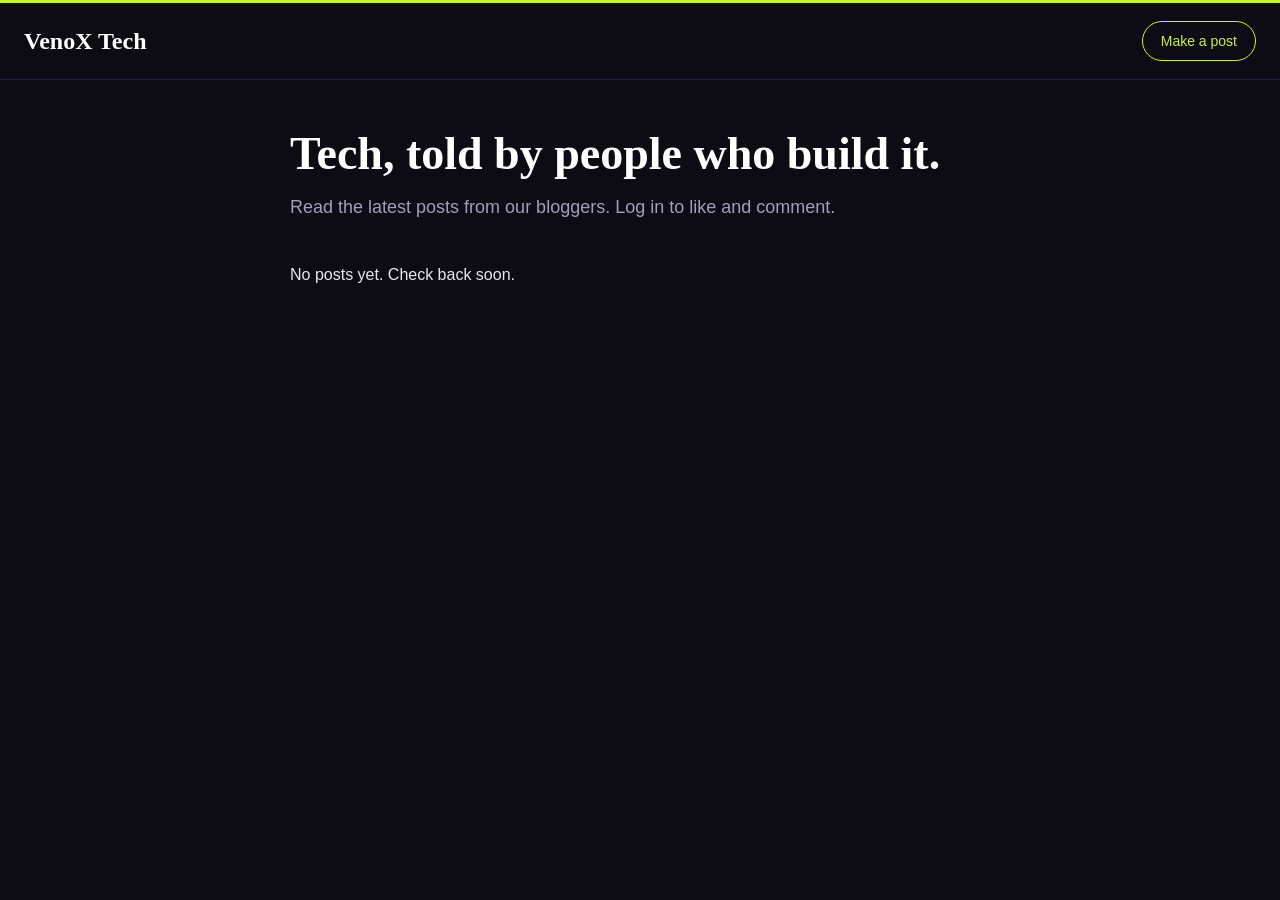
==== index.html @ eef8a40e "Initial commit" ====
<!DOCTYPE html>
<html lang="en">
<head>
  <meta charset="UTF-8">
  <meta name="viewport" content="width=device-width, initial-scale=1">
  <title>VenoX Tech</title>
  <link rel="stylesheet" href="style.css">
</head>
<body>

  <header>
    <a href="index.html">VenoX Tech</a>
    <a href="login.html" id="makePostLink">Make a post</a>
  </header>

  <main>
    <h1>Tech, told by people who build it.</h1>
    <p id="intro">Read the latest posts from our bloggers. Log in to like and comment.</p>

    <div id="postList"></div>
    <p id="emptyMessage">No posts yet. Check back soon.</p>
  </main>

  <script>
    const makePostLink = document.getElementById("makePostLink");
    const postList = document.getElementById("postList");
    const emptyMessage = document.getElementById("emptyMessage");

    // Get the saved posts
    const posts = JSON.parse(localStorage.getItem("vx_posts")) || [];

    // Find out who is logged in
    let currentUser = null;
    const currentEmail = JSON.parse(localStorage.getItem("vx_session")) || "";
    const users = JSON.parse(localStorage.getItem("vx_users")) || [];

    for (let i = 0; i < users.length; i++) {
      if (users[i].email === currentEmail) {
        currentUser = users[i];
      }
    }

    // If logged in, "Make a post" goes straight to the dashboard
    if (currentUser !== null) {
      makePostLink.href = "blogger-dashboard.html";
    }

    function likePost(postId) {
      if (currentUser === null) {
        alert("Please log in to like posts.");
        return;
      }

      for (let i = 0; i < posts.length; i++) {
        if (posts[i].id === postId) {
          const position = posts[i].likes.indexOf(currentUser.email);
          if (position === -1) {
            posts[i].likes.push(currentUser.email);
          } else {
            posts[i].likes.splice(position, 1);
          }
        }
      }

      localStorage.setItem("vx_posts", JSON.stringify(posts));
      showPosts();
    }

    function sharePost(postId) {
      const folder = window.location.href.replace("index.html", "");
      const link = folder + "comments.html?id=" + postId;
      navigator.clipboard.writeText(link);
      alert("Link copied!");
    }

    function showPosts() {
      postList.innerHTML = "";

      if (posts.length === 0) {
        emptyMessage.style.display = "block";
        return;
      }
      emptyMessage.style.display = "none";

      // post.html saves the newest post first, so we show them in order
      for (let i = 0; i < posts.length; i++) {
        const post = posts[i];

        const card = document.createElement("article");

        const image = document.createElement("img");
        image.src = post.img;
        image.alt = post.title;

        const body = document.createElement("div");
        body.className = "cardBody";

        const title = document.createElement("h2");
        const titleLink = document.createElement("a");
        titleLink.href = "comments.html?id=" + post.id;
        titleLink.textContent = post.title;
        title.appendChild(titleLink);

        const name = document.createElement("p");
        name.className = "authorName";
        name.textContent = post.name;

        let previewText = post.text;
        if (previewText.length > 160) {
          previewText = previewText.slice(0, 160) + "...";
        }
        const preview = document.createElement("p");
        preview.textContent = previewText;

        const readMore = document.createElement("a");
        readMore.className = "readMore";
        readMore.href = "comments.html?id=" + post.id;
        readMore.textContent = "Read the full post";

        body.appendChild(title);
        body.appendChild(name);
        body.appendChild(preview);
        body.appendChild(readMore);

        // Like, Comment, Share
        const actions = document.createElement("div");
        actions.className = "actions";

        let likeLabel = "Like";
        if (currentUser !== null && post.likes.includes(currentUser.email)) {
          likeLabel = "Liked";
        }

        const likeButton = document.createElement("button");
        likeButton.textContent = likeLabel + " (" + post.likes.length + ")";
        likeButton.onclick = function () {
          likePost(post.id);
        };

        const commentLink = document.createElement("a");
        commentLink.href = "comments.html?id=" + post.id;
        commentLink.textContent = "Comment (" + post.comments.length + ")";

        const shareButton = document.createElement("button");
        shareButton.textContent = "Share";
        shareButton.onclick = function () {
          sharePost(post.id);
        };

        actions.appendChild(likeButton);
        actions.appendChild(commentLink);
        actions.appendChild(shareButton);

        card.appendChild(image);
        card.appendChild(body);
        card.appendChild(actions);
        postList.appendChild(card);
      }
    }

    showPosts();
  </script>

</body>
</html>
---- style.css ----
/* VenoX Tech styles: dark with venom green */

body {
  margin: 0;
  background-color: #0d0b14;
  color: #e9e6f2;
  font-family: -apple-system, "Segoe UI", Arial, sans-serif;
  line-height: 1.6;
}

/* Top bar */
header {
  display: flex;
  justify-content: space-between;
  align-items: center;
  padding: 18px 24px;
  border-bottom: 1px solid #25213a;
  border-top: 3px solid #c6f432;
}

header a {
  text-decoration: none;
}

/* Site name */
header a:first-child {
  color: white;
  font-family: Georgia, serif;
  font-size: 24px;
  font-weight: bold;
}

/* Make a post link */
header a:last-child {
  padding: 8px 18px;
  border: 1px solid #c6f432;
  border-radius: 999px;
  color: #c6f432;
  font-size: 14px;
}

header a:last-child:hover {
  background-color: #c6f432;
  color: #0d0b14;
}

/* Reading column */
main {
  max-width: 700px;
  margin: 0 auto;
  padding: 48px 20px 90px;
}

h1 {
  margin: 0 0 12px;
  font-family: Georgia, serif;
  font-size: 46px;
  line-height: 1.15;
  color: white;
}

h2 {
  margin: 0 0 6px;
  font-family: Georgia, serif;
  font-size: 26px;
  color: white;
}

#intro {
  margin: 0 0 40px;
  font-size: 18px;
  color: #a39fba;
}

/* Forms */
label {
  display: block;
  margin-top: 28px;
  font-size: 14px;
  font-weight: bold;
  color: #a39fba;
}

input,
textarea {
  width: 100%;
  box-sizing: border-box;
  margin-top: 8px;
  padding: 12px 14px;
  background-color: #17142a;
  color: #e9e6f2;
  border: 1px solid #2e2950;
  border-radius: 8px;
  font-family: inherit;
  font-size: 16px;
}

input:focus,
textarea:focus {
  outline: none;
  border-color: #c6f432;
}

textarea {
  height: 200px;
  font-family: Georgia, serif;
  font-size: 18px;
  line-height: 1.6;
}

input[type="file"] {
  border: none;
  padding-left: 0;
  background-color: transparent;
}

.error {
  min-height: 1em;
  margin: 6px 0 0;
  font-size: 14px;
  color: #ff6b81;
}

/* Buttons */
button {
  margin-top: 28px;
  padding: 11px 26px;
  background-color: #c6f432;
  color: #0d0b14;
  border: none;
  border-radius: 999px;
  font-size: 15px;
  font-weight: bold;
  cursor: pointer;
}

button:hover {
  background-color: #dcff63;
}

button:disabled {
  background-color: #2e2950;
  color: #77729a;
  cursor: not-allowed;
}

/* Pictures */
img {
  display: block;
  width: 100%;
  margin: 24px 0;
  border-radius: 10px;
}

/* Post cards on the home page and dashboard */
article {
  margin-bottom: 32px;
  background-color: #151225;
  border: 1px solid #25213a;
  border-radius: 16px;
  overflow: hidden;
}

article:hover {
  border-color: #c6f432;
  transform: translateY(-3px);
  transition: all 0.2s;
}

article img {
  margin: 0;
  border-radius: 0;
  max-height: 340px;
  object-fit: cover;
}

.cardBody {
  padding: 22px 24px 8px;
}

.cardBody p {
  margin: 0 0 12px;
  color: #bdb9d3;
}

.authorName {
  font-size: 14px;
  color: #c6f432;
}

/* The post on comments.html */
#postName {
  margin: 0 0 8px;
  font-size: 15px;
  color: #c6f432;
}

#postText {
  font-family: Georgia, serif;
  font-size: 20px;
  line-height: 1.8;
  color: #d6d3e6;
  white-space: pre-wrap;
}

/* Like, Comment, Share row */
.actions {
  display: flex;
  gap: 8px;
  margin: 24px 0 16px;
  padding: 10px 0;
  border-top: 1px solid #25213a;
}

article .actions {
  margin: 0;
  padding: 12px 24px;
}

.actions button,
.actions a {
  margin-top: 0;
  padding: 8px 16px;
  background-color: transparent;
  color: #a39fba;
  border: 1px solid #2e2950;
  border-radius: 999px;
  font-size: 14px;
  font-weight: normal;
  text-decoration: none;
}

.actions button:hover,
.actions a:hover {
  background-color: #c6f432;
  color: #0d0b14;
  border-color: #c6f432;
}

.notice {
  padding: 12px 16px;
  background-color: #1d1838;
  border-left: 3px solid #c6f432;
  border-radius: 6px;
  font-size: 15px;
}

.notice a {
  color: #c6f432;
}

/* Comments */
#commentInput {
  height: 100px;
  font-family: inherit;
  font-size: 16px;
}

.comment {
  padding: 20px 0;
  border-bottom: 1px solid #25213a;
}

.comment p {
  margin: 6px 0 0;
}
/* Dashboard */
.buttonRow {
  display: flex;
  justify-content: space-between;
  align-items: center;
  margin: 24px 0 32px;
}

.buttonRow a {
  padding: 11px 26px;
  background-color: #c6f432;
  color: #0d0b14;
  border-radius: 999px;
  font-size: 15px;
  font-weight: bold;
  text-decoration: none;
}

.buttonRow a:hover {
  background-color: #dcff63;
}

.buttonRow button {
  margin-top: 0;
  background-color: transparent;
  color: #a39fba;
  border: 1px solid #2e2950;
  font-weight: normal;
}

.buttonRow button:hover {
  background-color: #25213a;
}

#stats {
  display: flex;
  gap: 12px;
  margin-top: 24px;
}

#stats div {
  flex: 1;
  padding: 16px;
  background-color: #151225;
  border: 1px solid #25213a;
  border-radius: 12px;
  text-align: center;
}

#stats strong {
  display: block;
  font-family: Georgia, serif;
  font-size: 32px;
  color: #c6f432;
}

#stats span {
  font-size: 13px;
  color: #a39fba;
}

main p a {
  color: #c6f432;
}

[hidden] {
  display: none !important;
}

/* Links to the full post */
.cardBody h2 a {
  color: white;
  text-decoration: none;
}

.cardBody h2 a:hover {
  color: #c6f432;
}

.readMore {
  display: inline-block;
  margin-bottom: 16px;
  color: #c6f432;
  font-size: 14px;
  text-decoration: none;
}
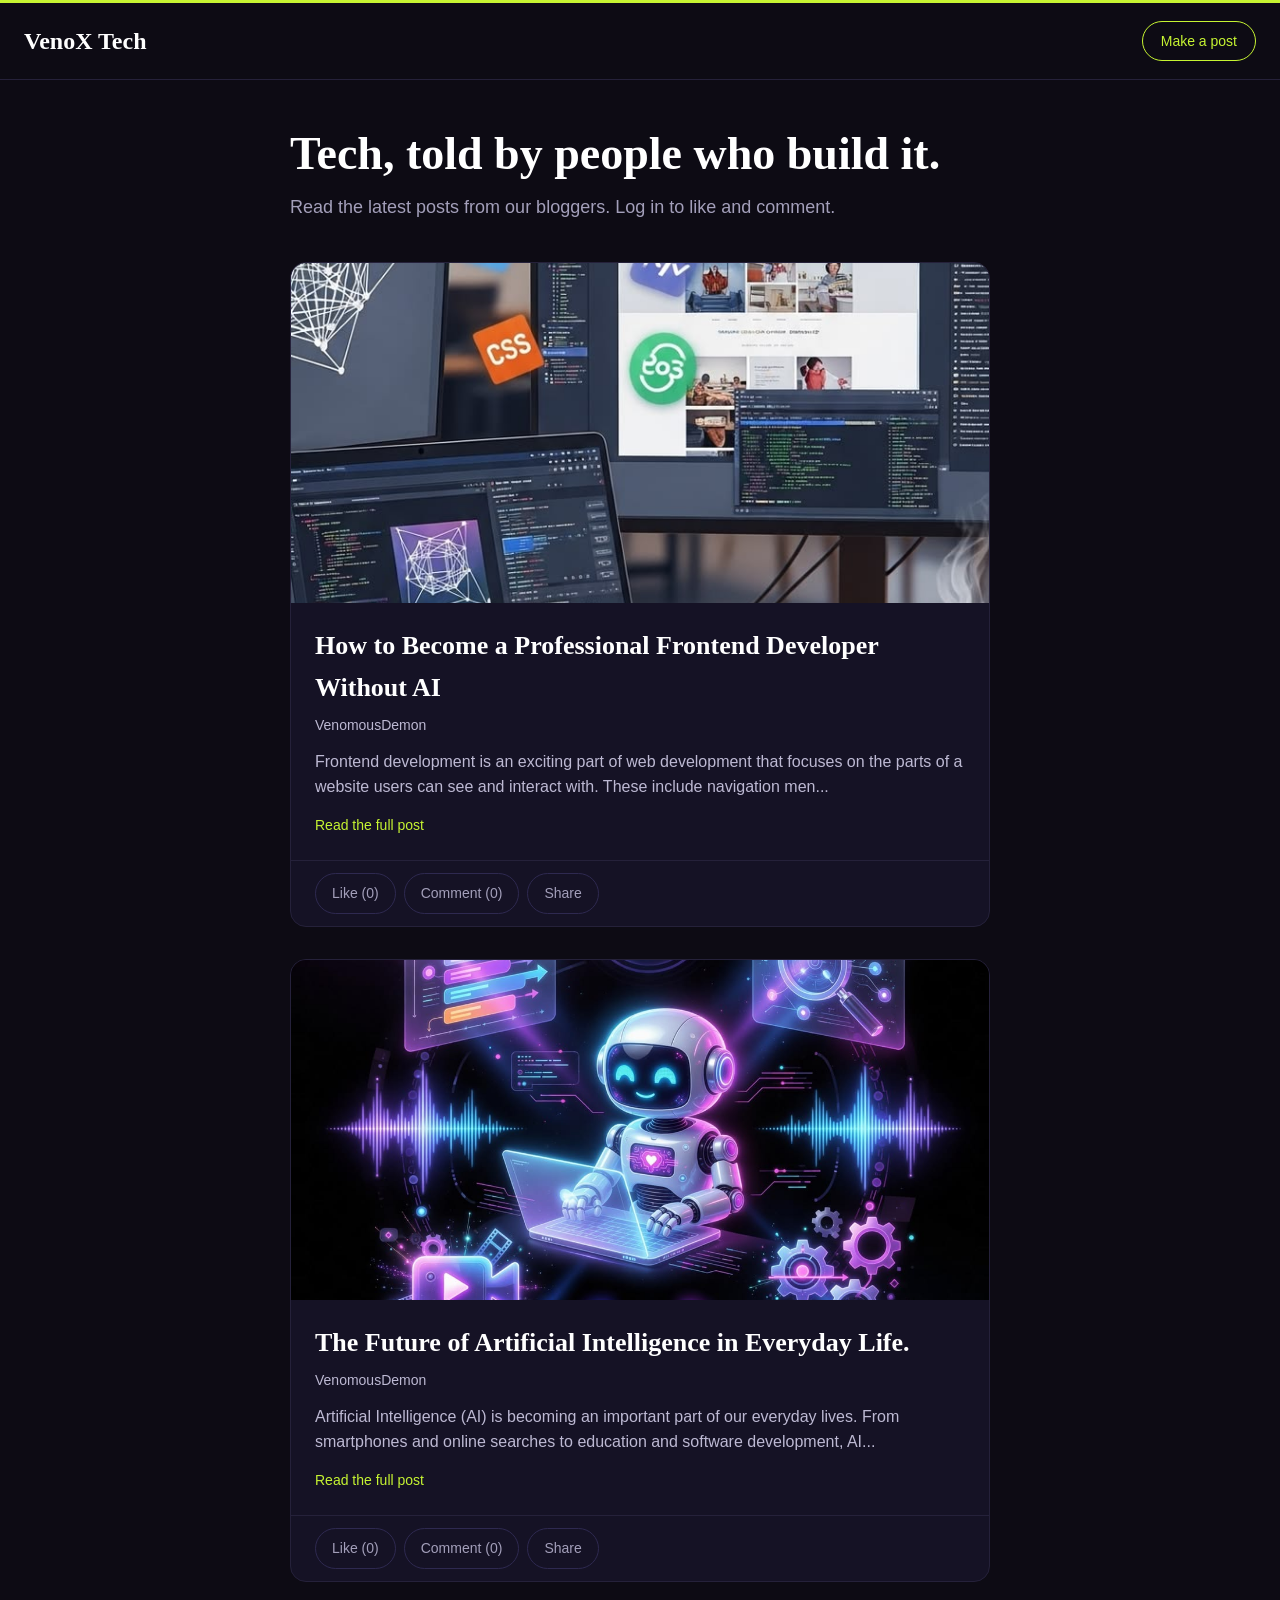
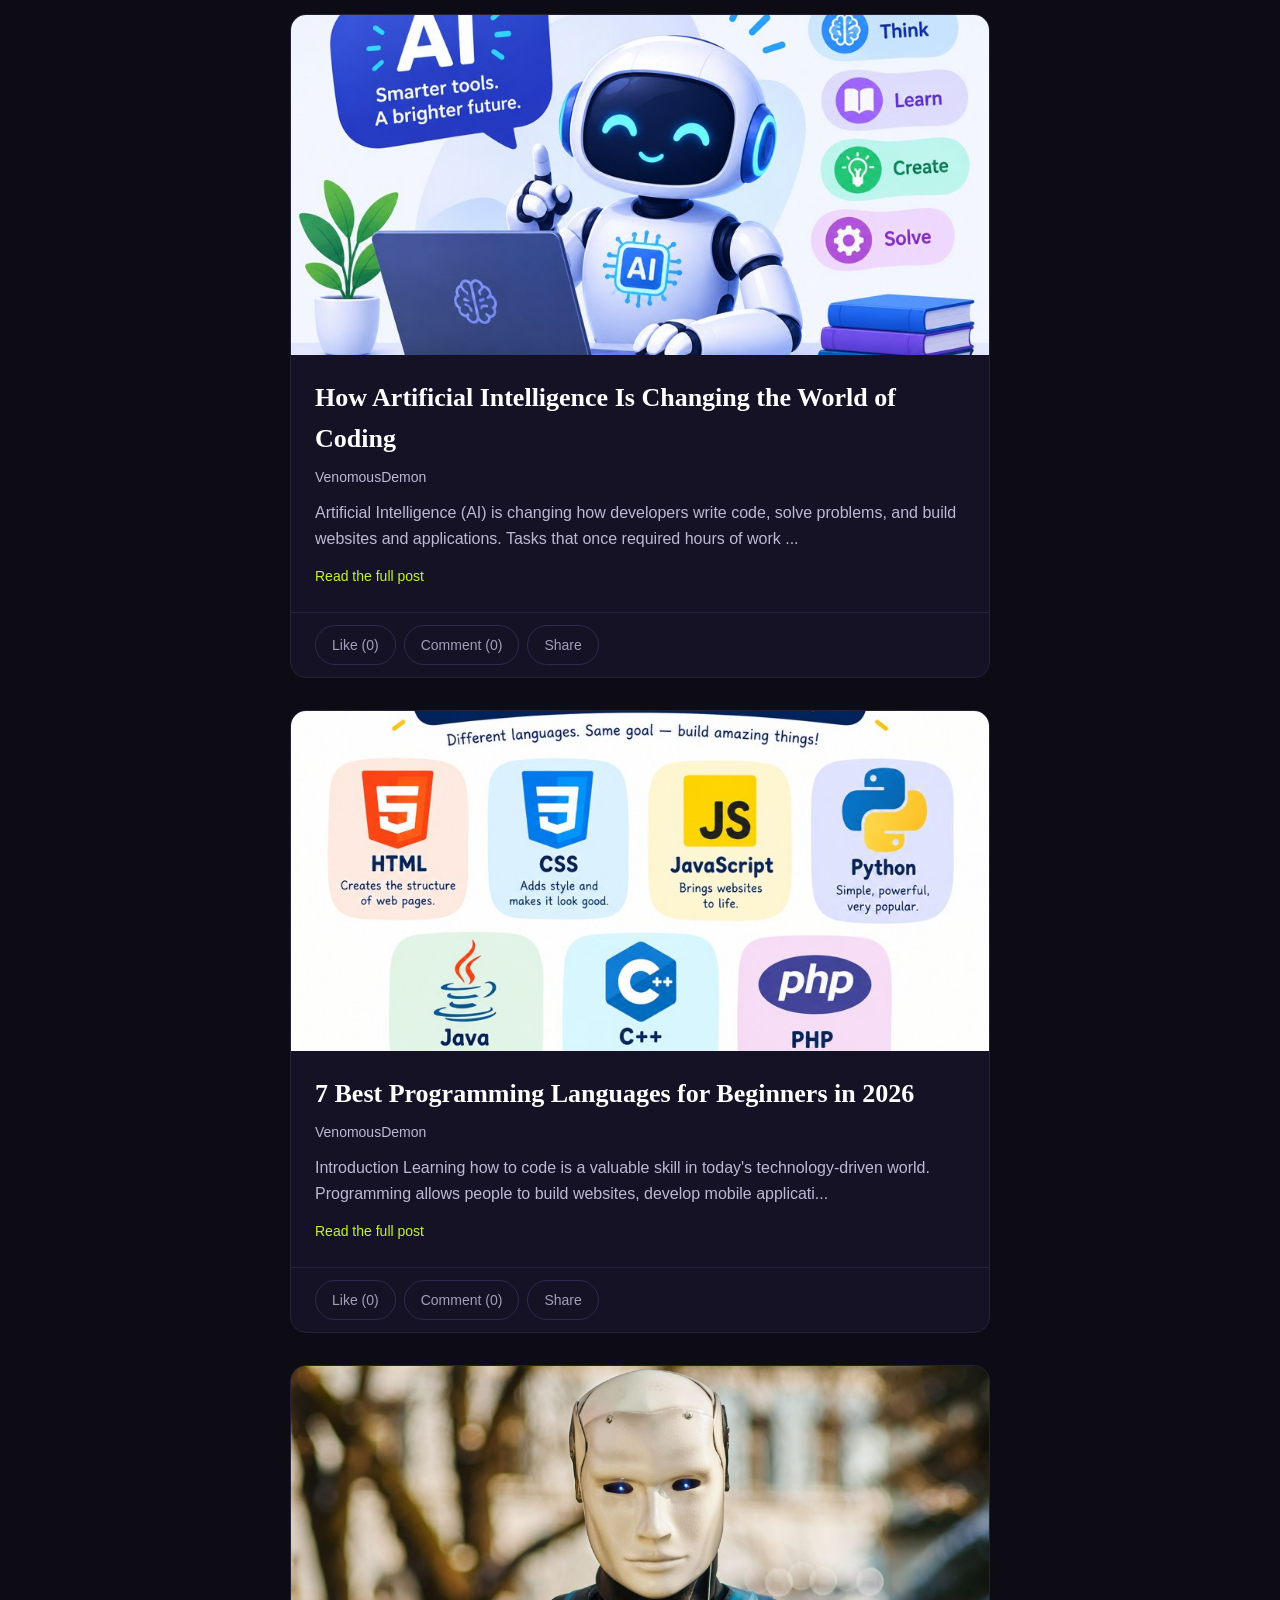
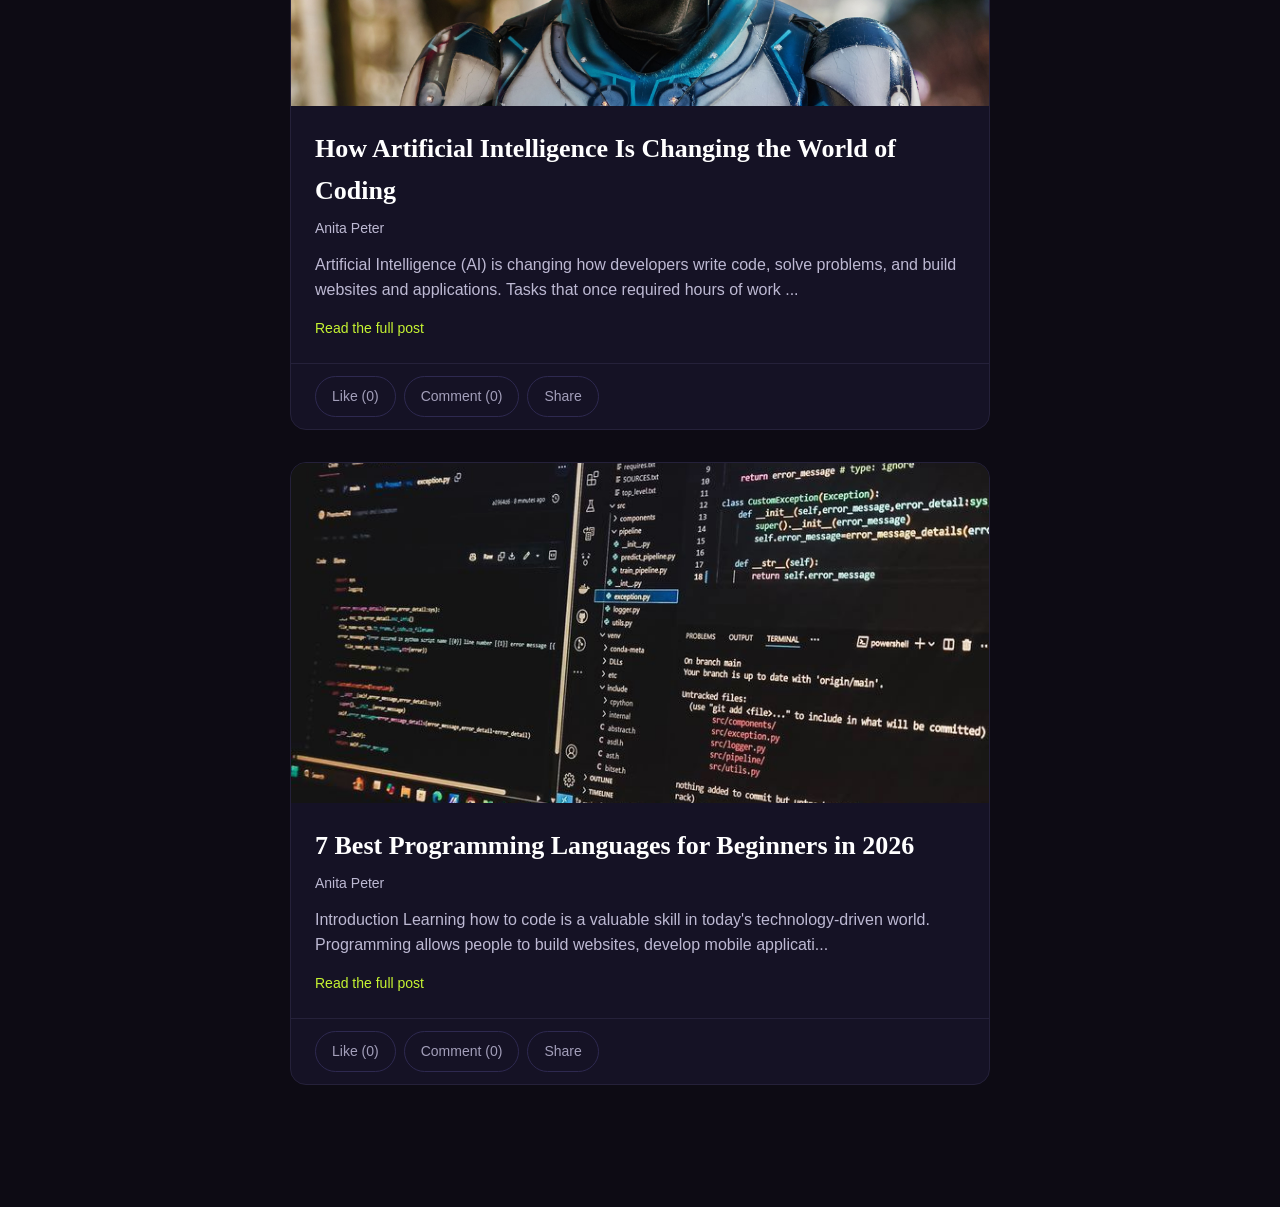
==== commit 78dfc319: "Show posts from posts.js on home page" ====
--- a/index.html
+++ b/index.html
@@ -21,13 +21,15 @@
     <p id="emptyMessage">No posts yet. Check back soon.</p>
   </main>
 
+  <script src="posts.js"></script>
+  <script src="storage.js"></script>
   <script>
     const makePostLink = document.getElementById("makePostLink");
     const postList = document.getElementById("postList");
     const emptyMessage = document.getElementById("emptyMessage");
 
-    // Get the saved posts
-    const posts = JSON.parse(localStorage.getItem("vx_posts")) || [];
+    // Get all the posts: the starter posts from posts.js plus the ones saved in this browser
+    const posts = getAllPosts();
 
     // Find out who is logged in
     let currentUser = null;
@@ -62,7 +64,7 @@
         }
       }
 
-      localStorage.setItem("vx_posts", JSON.stringify(posts));
+      savePosts(posts);
       showPosts();
     }
 
@@ -82,7 +84,7 @@
       }
       emptyMessage.style.display = "none";
 
-      // post.html saves the newest post first, so we show them in order
+      // The newest post is first in the list, so we show them in order
       for (let i = 0; i < posts.length; i++) {
         const post = posts[i];
 
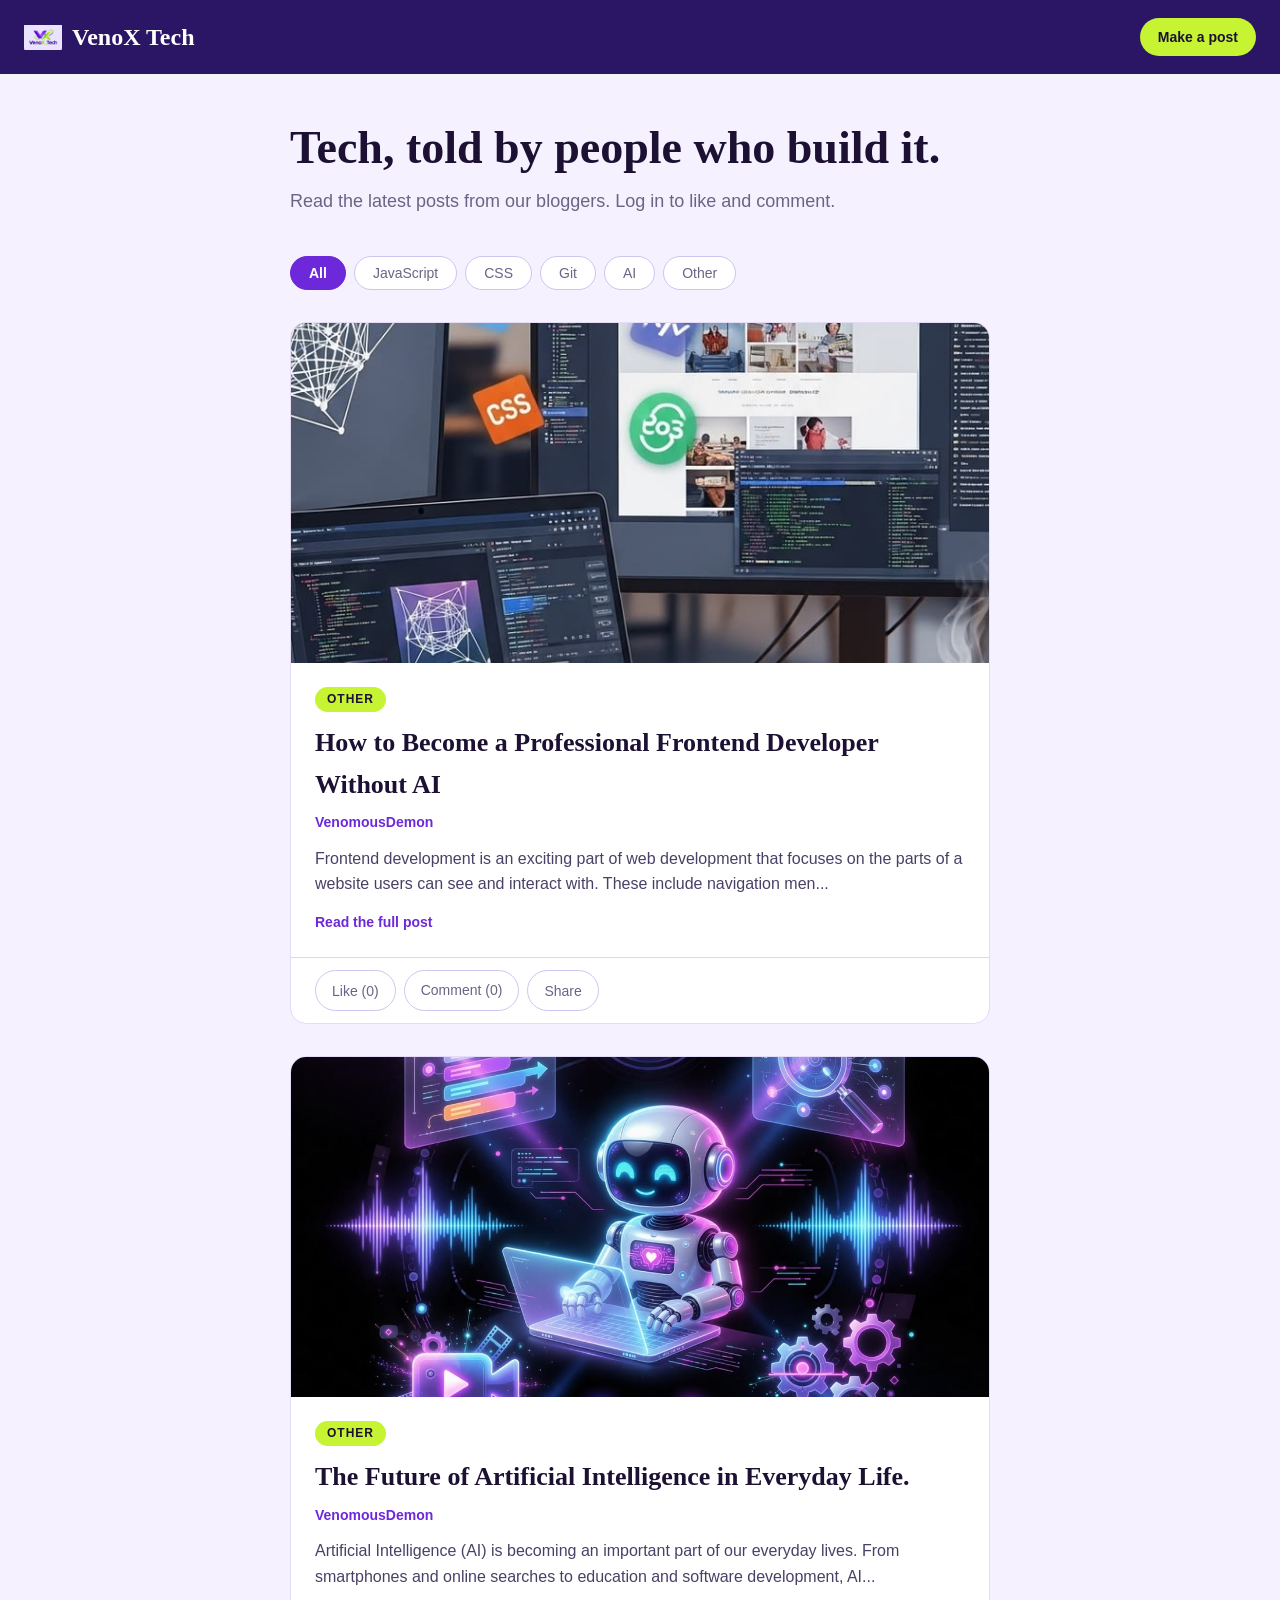
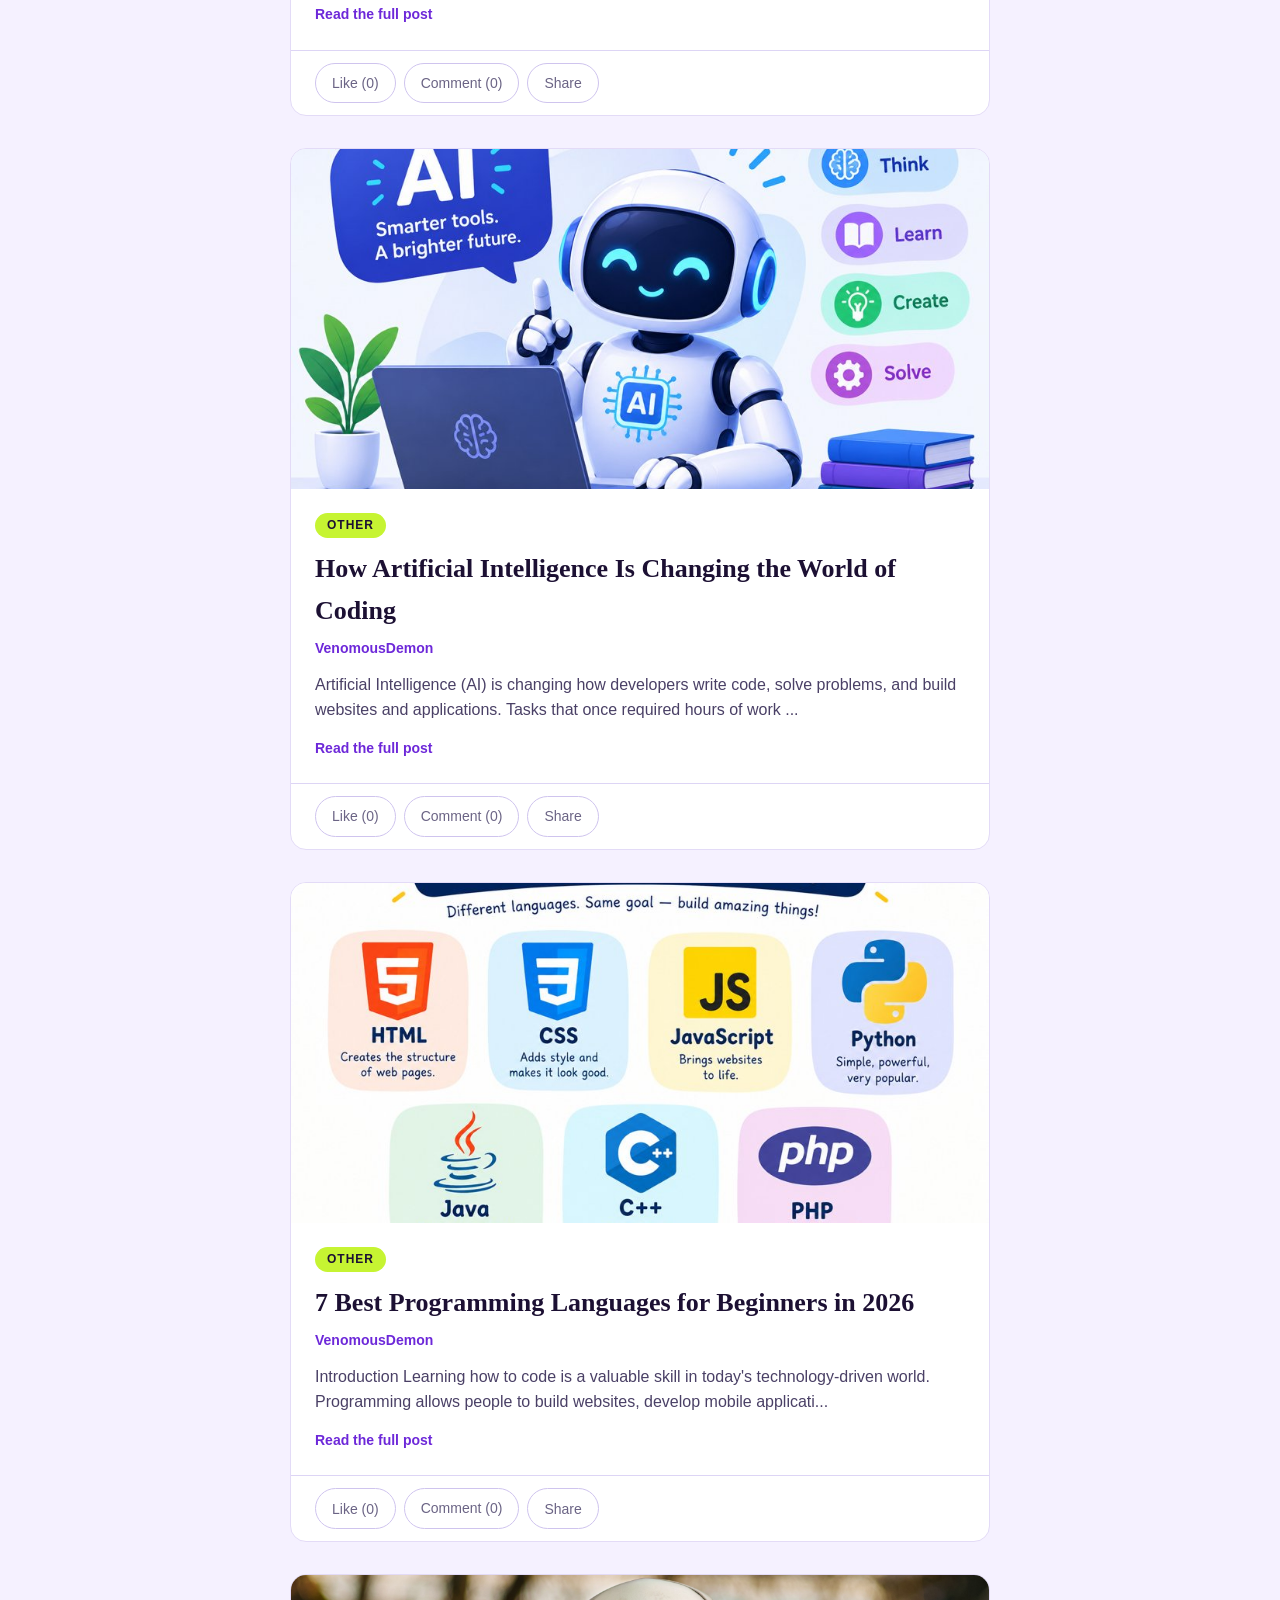
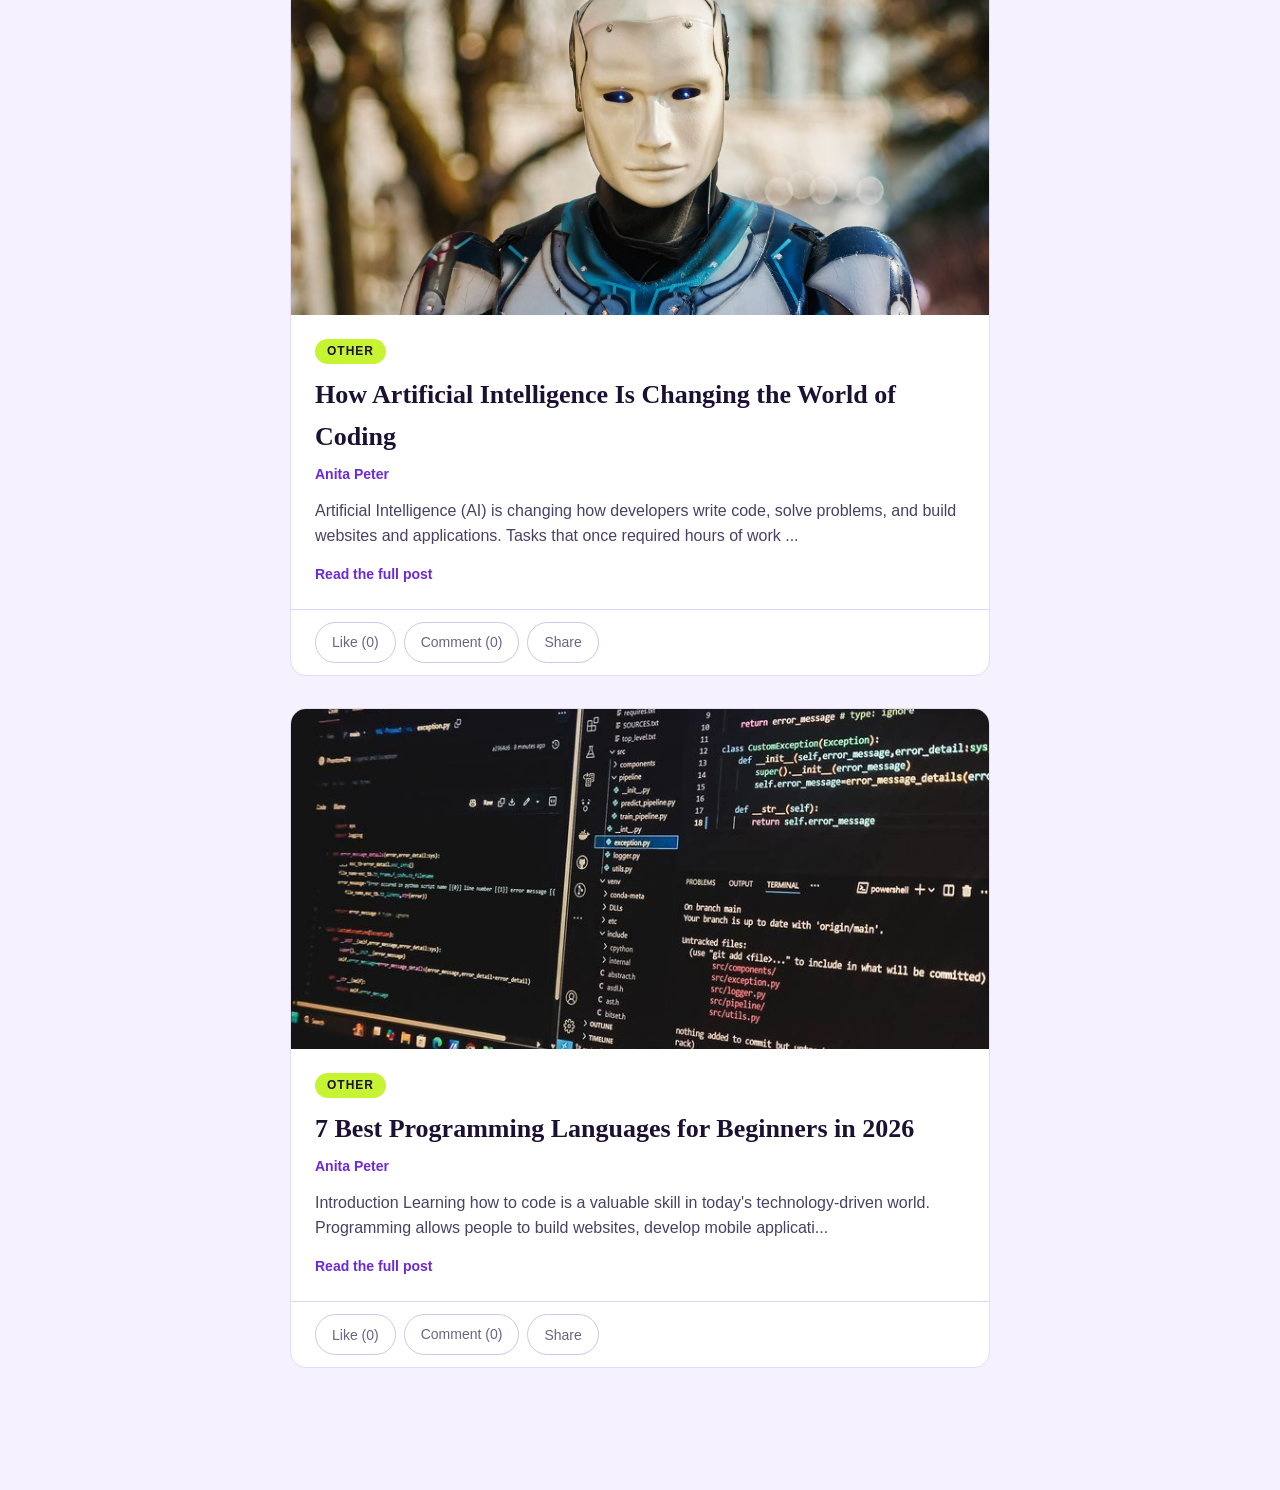
==== commit b9b34a78: "Add logo, code boxes, categories and new colors" ====
--- a/index.html
+++ b/index.html
@@ -9,13 +9,15 @@
 <body>
 
   <header>
-    <a href="index.html">VenoX Tech</a>
+    <a href="index.html"><img src="logo.png" alt="VenoX Tech logo"><span>VenoX Tech</span></a>
     <a href="login.html" id="makePostLink">Make a post</a>
   </header>
 
   <main>
     <h1>Tech, told by people who build it.</h1>
     <p id="intro">Read the latest posts from our bloggers. Log in to like and comment.</p>
+
+    <div id="filterButtons"></div>
 
     <div id="postList"></div>
     <p id="emptyMessage">No posts yet. Check back soon.</p>
@@ -25,11 +27,15 @@
   <script src="storage.js"></script>
   <script>
     const makePostLink = document.getElementById("makePostLink");
+    const filterButtons = document.getElementById("filterButtons");
     const postList = document.getElementById("postList");
     const emptyMessage = document.getElementById("emptyMessage");
 
     // Get all the posts: the starter posts from posts.js plus the ones saved in this browser
     const posts = getAllPosts();
+
+    // This changes when someone presses a filter button
+    let selectedCategory = "All";
 
     // Find out who is logged in
     let currentUser = null;
@@ -45,6 +51,33 @@
     // If logged in, "Make a post" goes straight to the dashboard
     if (currentUser !== null) {
       makePostLink.href = "blogger-dashboard.html";
+    }
+
+    // Show the filter buttons: All, JavaScript, CSS, ...
+    function showFilterButtons() {
+      filterButtons.innerHTML = "";
+
+      const allChoices = ["All"].concat(categories);
+
+      for (let i = 0; i < allChoices.length; i++) {
+        const choice = allChoices[i];
+
+        const filterButton = document.createElement("button");
+        filterButton.textContent = choice;
+        filterButton.className = "filterButton";
+
+        if (choice === selectedCategory) {
+          filterButton.className = "filterButton activeFilter";
+        }
+
+        filterButton.onclick = function () {
+          selectedCategory = choice;
+          showFilterButtons();
+          showPosts();
+        };
+
+        filterButtons.appendChild(filterButton);
+      }
     }
 
     function likePost(postId) {
@@ -78,16 +111,25 @@
     function showPosts() {
       postList.innerHTML = "";
 
-      if (posts.length === 0) {
-        emptyMessage.style.display = "block";
-        return;
-      }
-      emptyMessage.style.display = "none";
+      let shownCount = 0;
 
       // The newest post is first in the list, so we show them in order
       for (let i = 0; i < posts.length; i++) {
         const post = posts[i];
 
+        // Old posts have no category, so we call them Other
+        let postCategory = "Other";
+        if (post.category) {
+          postCategory = post.category;
+        }
+
+        // Skip posts that do not match the chosen filter
+        if (selectedCategory !== "All" && postCategory !== selectedCategory) {
+          continue;
+        }
+
+        shownCount = shownCount + 1;
+
         const card = document.createElement("article");
 
         const image = document.createElement("img");
@@ -96,6 +138,10 @@
 
         const body = document.createElement("div");
         body.className = "cardBody";
+
+        const categoryTag = document.createElement("p");
+        categoryTag.className = "categoryTag";
+        categoryTag.textContent = postCategory;
 
         const title = document.createElement("h2");
         const titleLink = document.createElement("a");
@@ -107,7 +153,7 @@
         name.className = "authorName";
         name.textContent = post.name;
 
-        let previewText = post.text;
+        let previewText = post.text.split("```").join("");
         if (previewText.length > 160) {
           previewText = previewText.slice(0, 160) + "...";
         }
@@ -119,6 +165,7 @@
         readMore.href = "comments.html?id=" + post.id;
         readMore.textContent = "Read the full post";
 
+        body.appendChild(categoryTag);
         body.appendChild(title);
         body.appendChild(name);
         body.appendChild(preview);
@@ -158,8 +205,21 @@
         card.appendChild(actions);
         postList.appendChild(card);
       }
-    }
-
+
+      // Show a message when there is nothing to show
+      if (shownCount === 0) {
+        if (posts.length === 0) {
+          emptyMessage.textContent = "No posts yet. Check back soon.";
+        } else {
+          emptyMessage.textContent = "No posts in this category yet.";
+        }
+        emptyMessage.style.display = "block";
+      } else {
+        emptyMessage.style.display = "none";
+      }
+    }
+
+    showFilterButtons();
     showPosts();
   </script>
 
--- a/style.css
+++ b/style.css
@@ -1,11 +1,16 @@
-/* VenoX Tech styles: dark with venom green */
+/* VenoX Tech styles: bright lavender with purple and lime */
 
 body {
   margin: 0;
-  background-color: #0d0b14;
-  color: #e9e6f2;
+  background-color: #f5f1ff;
+  color: #1c1033;
   font-family: -apple-system, "Segoe UI", Arial, sans-serif;
   line-height: 1.6;
+}
+
+/* Make the hidden attribute always work */
+[hidden] {
+  display: none !important;
 }
 
 /* Top bar */
@@ -14,8 +19,7 @@
   justify-content: space-between;
   align-items: center;
   padding: 18px 24px;
-  border-bottom: 1px solid #25213a;
-  border-top: 3px solid #c6f432;
+  background-color: #2b1565;
 }
 
 header a {
@@ -30,18 +34,18 @@
   font-weight: bold;
 }
 
-/* Make a post link */
+/* Link on the right */
 header a:last-child {
   padding: 8px 18px;
-  border: 1px solid #c6f432;
+  background-color: #c6f432;
   border-radius: 999px;
-  color: #c6f432;
-  font-size: 14px;
+  color: #1c1033;
+  font-size: 14px;
+  font-weight: bold;
 }
 
 header a:last-child:hover {
-  background-color: #c6f432;
-  color: #0d0b14;
+  background-color: white;
 }
 
 /* Reading column */
@@ -56,20 +60,25 @@
   font-family: Georgia, serif;
   font-size: 46px;
   line-height: 1.15;
-  color: white;
+  color: #1c1033;
 }
 
 h2 {
   margin: 0 0 6px;
   font-family: Georgia, serif;
   font-size: 26px;
-  color: white;
+  color: #1c1033;
 }
 
 #intro {
   margin: 0 0 40px;
   font-size: 18px;
-  color: #a39fba;
+  color: #6b6485;
+}
+
+/* Links inside page text */
+main p a {
+  color: #6d28d9;
 }
 
 /* Forms */
@@ -78,27 +87,29 @@
   margin-top: 28px;
   font-size: 14px;
   font-weight: bold;
-  color: #a39fba;
+  color: #4a4066;
 }
 
 input,
-textarea {
+textarea,
+select {
   width: 100%;
   box-sizing: border-box;
   margin-top: 8px;
   padding: 12px 14px;
-  background-color: #17142a;
-  color: #e9e6f2;
-  border: 1px solid #2e2950;
+  background-color: white;
+  color: #1c1033;
+  border: 1px solid #cfc4ee;
   border-radius: 8px;
   font-family: inherit;
   font-size: 16px;
 }
 
 input:focus,
-textarea:focus {
+textarea:focus,
+select:focus {
   outline: none;
-  border-color: #c6f432;
+  border-color: #6d28d9;
 }
 
 textarea {
@@ -118,15 +129,22 @@
   min-height: 1em;
   margin: 6px 0 0;
   font-size: 14px;
-  color: #ff6b81;
+  color: #c0143c;
+}
+
+/* A small tip under the text box */
+.hint {
+  margin: 6px 0 0;
+  font-size: 13px;
+  color: #8b84a6;
 }
 
 /* Buttons */
 button {
   margin-top: 28px;
   padding: 11px 26px;
-  background-color: #c6f432;
-  color: #0d0b14;
+  background-color: #6d28d9;
+  color: white;
   border: none;
   border-radius: 999px;
   font-size: 15px;
@@ -135,12 +153,12 @@
 }
 
 button:hover {
-  background-color: #dcff63;
+  background-color: #5b21b6;
 }
 
 button:disabled {
-  background-color: #2e2950;
-  color: #77729a;
+  background-color: #d9d2ee;
+  color: #8b84a6;
   cursor: not-allowed;
 }
 
@@ -152,17 +170,47 @@
   border-radius: 10px;
 }
 
+/* Filter buttons on the home page */
+#filterButtons {
+  display: flex;
+  flex-wrap: wrap;
+  gap: 8px;
+  margin: 0 0 32px;
+}
+
+.filterButton {
+  margin-top: 0;
+  padding: 8px 18px;
+  background-color: white;
+  color: #6b6485;
+  border: 1px solid #cfc4ee;
+  font-size: 14px;
+  font-weight: normal;
+}
+
+.filterButton:hover {
+  background-color: #ece4ff;
+}
+
+.filterButton.activeFilter {
+  background-color: #6d28d9;
+  color: white;
+  border-color: #6d28d9;
+  font-weight: bold;
+}
+
 /* Post cards on the home page and dashboard */
 article {
   margin-bottom: 32px;
-  background-color: #151225;
-  border: 1px solid #25213a;
+  background-color: white;
+  border: 1px solid #e3dbf7;
   border-radius: 16px;
   overflow: hidden;
 }
 
 article:hover {
-  border-color: #c6f432;
+  border-color: #6d28d9;
+  box-shadow: 0 12px 30px rgba(109, 40, 217, 0.15);
   transform: translateY(-3px);
   transition: all 0.2s;
 }
@@ -180,27 +228,105 @@
 
 .cardBody p {
   margin: 0 0 12px;
-  color: #bdb9d3;
-}
-
-.authorName {
-  font-size: 14px;
-  color: #c6f432;
+  color: #4a4066;
+}
+
+/* The topic word on each card */
+.cardBody .categoryTag {
+  display: inline-block;
+  margin: 0 0 10px;
+  padding: 3px 12px;
+  background-color: #c6f432;
+  border-radius: 999px;
+  font-size: 12px;
+  font-weight: bold;
+  letter-spacing: 1px;
+  text-transform: uppercase;
+  color: #1c1033;
+}
+
+.cardBody .authorName {
+  font-size: 14px;
+  font-weight: bold;
+  color: #6d28d9;
+}
+
+.cardBody h2 a {
+  color: #1c1033;
+  text-decoration: none;
+}
+
+.cardBody h2 a:hover {
+  color: #6d28d9;
+}
+
+.readMore {
+  display: inline-block;
+  margin-bottom: 16px;
+  color: #6d28d9;
+  font-size: 14px;
+  font-weight: bold;
+  text-decoration: none;
 }
 
 /* The post on comments.html */
 #postName {
   margin: 0 0 8px;
   font-size: 15px;
-  color: #c6f432;
+  font-weight: bold;
+  color: #6d28d9;
 }
 
 #postText {
   font-family: Georgia, serif;
   font-size: 20px;
   line-height: 1.8;
-  color: #d6d3e6;
+  color: #2b2340;
   white-space: pre-wrap;
+}
+
+#postText p {
+  margin: 0 0 20px;
+}
+
+/* Code blocks inside posts */
+.codeBox {
+  position: relative;
+  margin: 24px 0;
+  background-color: #1c1033;
+  border-radius: 10px;
+}
+
+.codeBox pre {
+  margin: 0;
+  padding: 48px 20px 20px;
+  overflow-x: auto;
+}
+
+.codeBox code {
+  font-family: Consolas, "Courier New", monospace;
+  font-size: 15px;
+  line-height: 1.6;
+  color: #c6f432;
+}
+
+.codeBox button {
+  position: absolute;
+  top: 10px;
+  right: 10px;
+  margin: 0;
+  padding: 5px 14px;
+  background-color: transparent;
+  color: #cfc4ee;
+  border: 1px solid #4a3a82;
+  font-size: 13px;
+  font-weight: normal;
+}
+
+.codeBox button:hover {
+  background-color: #c6f432;
+  color: #1c1033;
+  border-color: #c6f432;
 }
 
 /* Like, Comment, Share row */
@@ -209,7 +335,7 @@
   gap: 8px;
   margin: 24px 0 16px;
   padding: 10px 0;
-  border-top: 1px solid #25213a;
+  border-top: 1px solid #ddd5f5;
 }
 
 article .actions {
@@ -222,8 +348,8 @@
   margin-top: 0;
   padding: 8px 16px;
   background-color: transparent;
-  color: #a39fba;
-  border: 1px solid #2e2950;
+  color: #6b6485;
+  border: 1px solid #cfc4ee;
   border-radius: 999px;
   font-size: 14px;
   font-weight: normal;
@@ -232,21 +358,21 @@
 
 .actions button:hover,
 .actions a:hover {
-  background-color: #c6f432;
-  color: #0d0b14;
-  border-color: #c6f432;
+  background-color: #6d28d9;
+  color: white;
+  border-color: #6d28d9;
 }
 
 .notice {
   padding: 12px 16px;
-  background-color: #1d1838;
-  border-left: 3px solid #c6f432;
+  background-color: #ece4ff;
+  border-left: 3px solid #6d28d9;
   border-radius: 6px;
   font-size: 15px;
 }
 
 .notice a {
-  color: #c6f432;
+  color: #6d28d9;
 }
 
 /* Comments */
@@ -258,12 +384,13 @@
 
 .comment {
   padding: 20px 0;
-  border-bottom: 1px solid #25213a;
+  border-bottom: 1px solid #ddd5f5;
 }
 
 .comment p {
   margin: 6px 0 0;
 }
+
 /* Dashboard */
 .buttonRow {
   display: flex;
@@ -274,8 +401,8 @@
 
 .buttonRow a {
   padding: 11px 26px;
-  background-color: #c6f432;
-  color: #0d0b14;
+  background-color: #6d28d9;
+  color: white;
   border-radius: 999px;
   font-size: 15px;
   font-weight: bold;
@@ -283,19 +410,19 @@
 }
 
 .buttonRow a:hover {
-  background-color: #dcff63;
+  background-color: #5b21b6;
 }
 
 .buttonRow button {
   margin-top: 0;
   background-color: transparent;
-  color: #a39fba;
-  border: 1px solid #2e2950;
+  color: #6b6485;
+  border: 1px solid #cfc4ee;
   font-weight: normal;
 }
 
 .buttonRow button:hover {
-  background-color: #25213a;
+  background-color: #ece4ff;
 }
 
 #stats {
@@ -307,8 +434,8 @@
 #stats div {
   flex: 1;
   padding: 16px;
-  background-color: #151225;
-  border: 1px solid #25213a;
+  background-color: white;
+  border: 1px solid #e3dbf7;
   border-radius: 12px;
   text-align: center;
 }
@@ -317,36 +444,41 @@
   display: block;
   font-family: Georgia, serif;
   font-size: 32px;
-  color: #c6f432;
+  color: #6d28d9;
 }
 
 #stats span {
   font-size: 13px;
-  color: #a39fba;
-}
-
-main p a {
-  color: #c6f432;
-}
-
-[hidden] {
-  display: none !important;
-}
-
-/* Links to the full post */
-.cardBody h2 a {
-  color: white;
-  text-decoration: none;
-}
-
-.cardBody h2 a:hover {
-  color: #c6f432;
-}
-
-.readMore {
-  display: inline-block;
-  margin-bottom: 16px;
-  color: #c6f432;
-  font-size: 14px;
-  text-decoration: none;
+  color: #6b6485;
+}
+
+/* Phones */
+@media (max-width: 520px) {
+  h1 {
+    font-size: 34px;
+  }
+
+  main {
+    padding-top: 32px;
+  }
+
+  .buttonRow {
+    flex-wrap: wrap;
+    gap: 12px;
+  }
+}
+
+/* Logo in the top bar */
+header a:first-child {
+  display: flex;
+  align-items: center;
+  gap: 10px;
+}
+
+header img {
+  width: 38px;
+  height: 38px;
+  margin: 0;
+  border-radius: 8px;
+  object-fit: contain;
 }
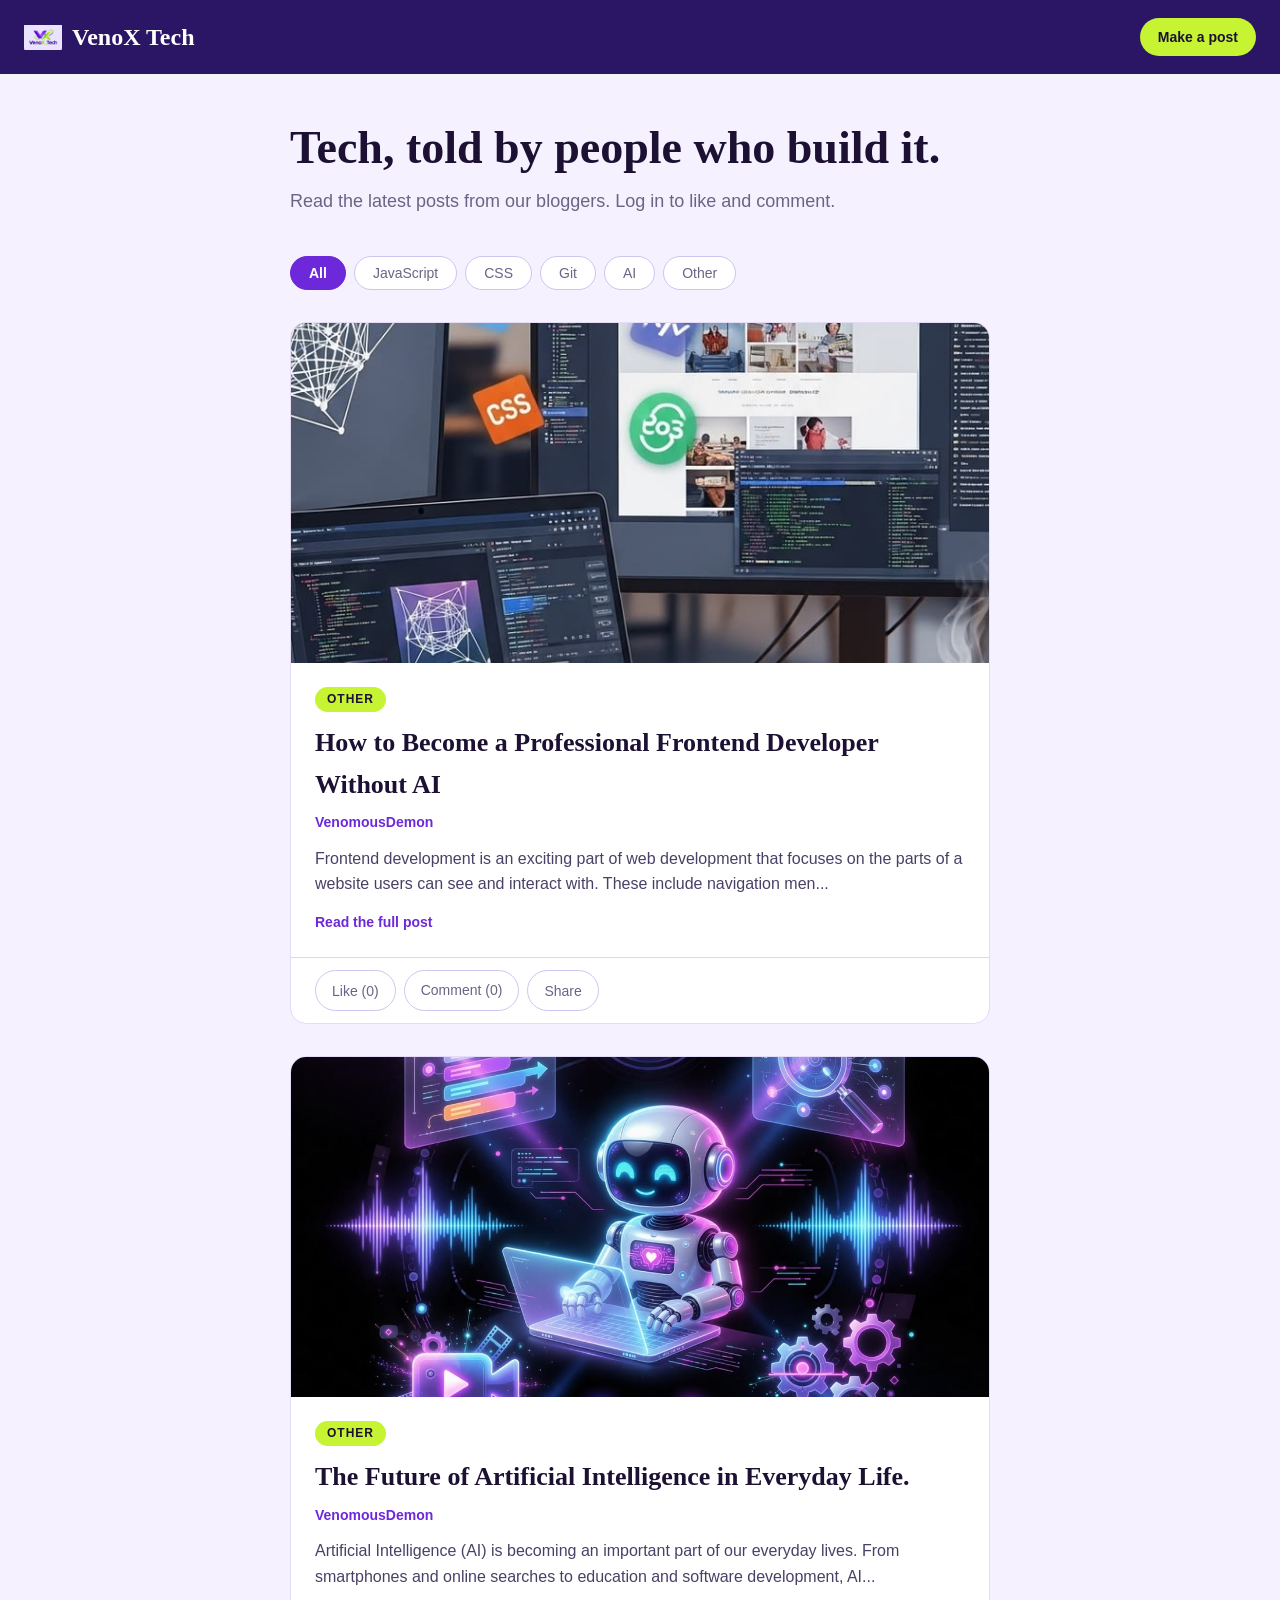
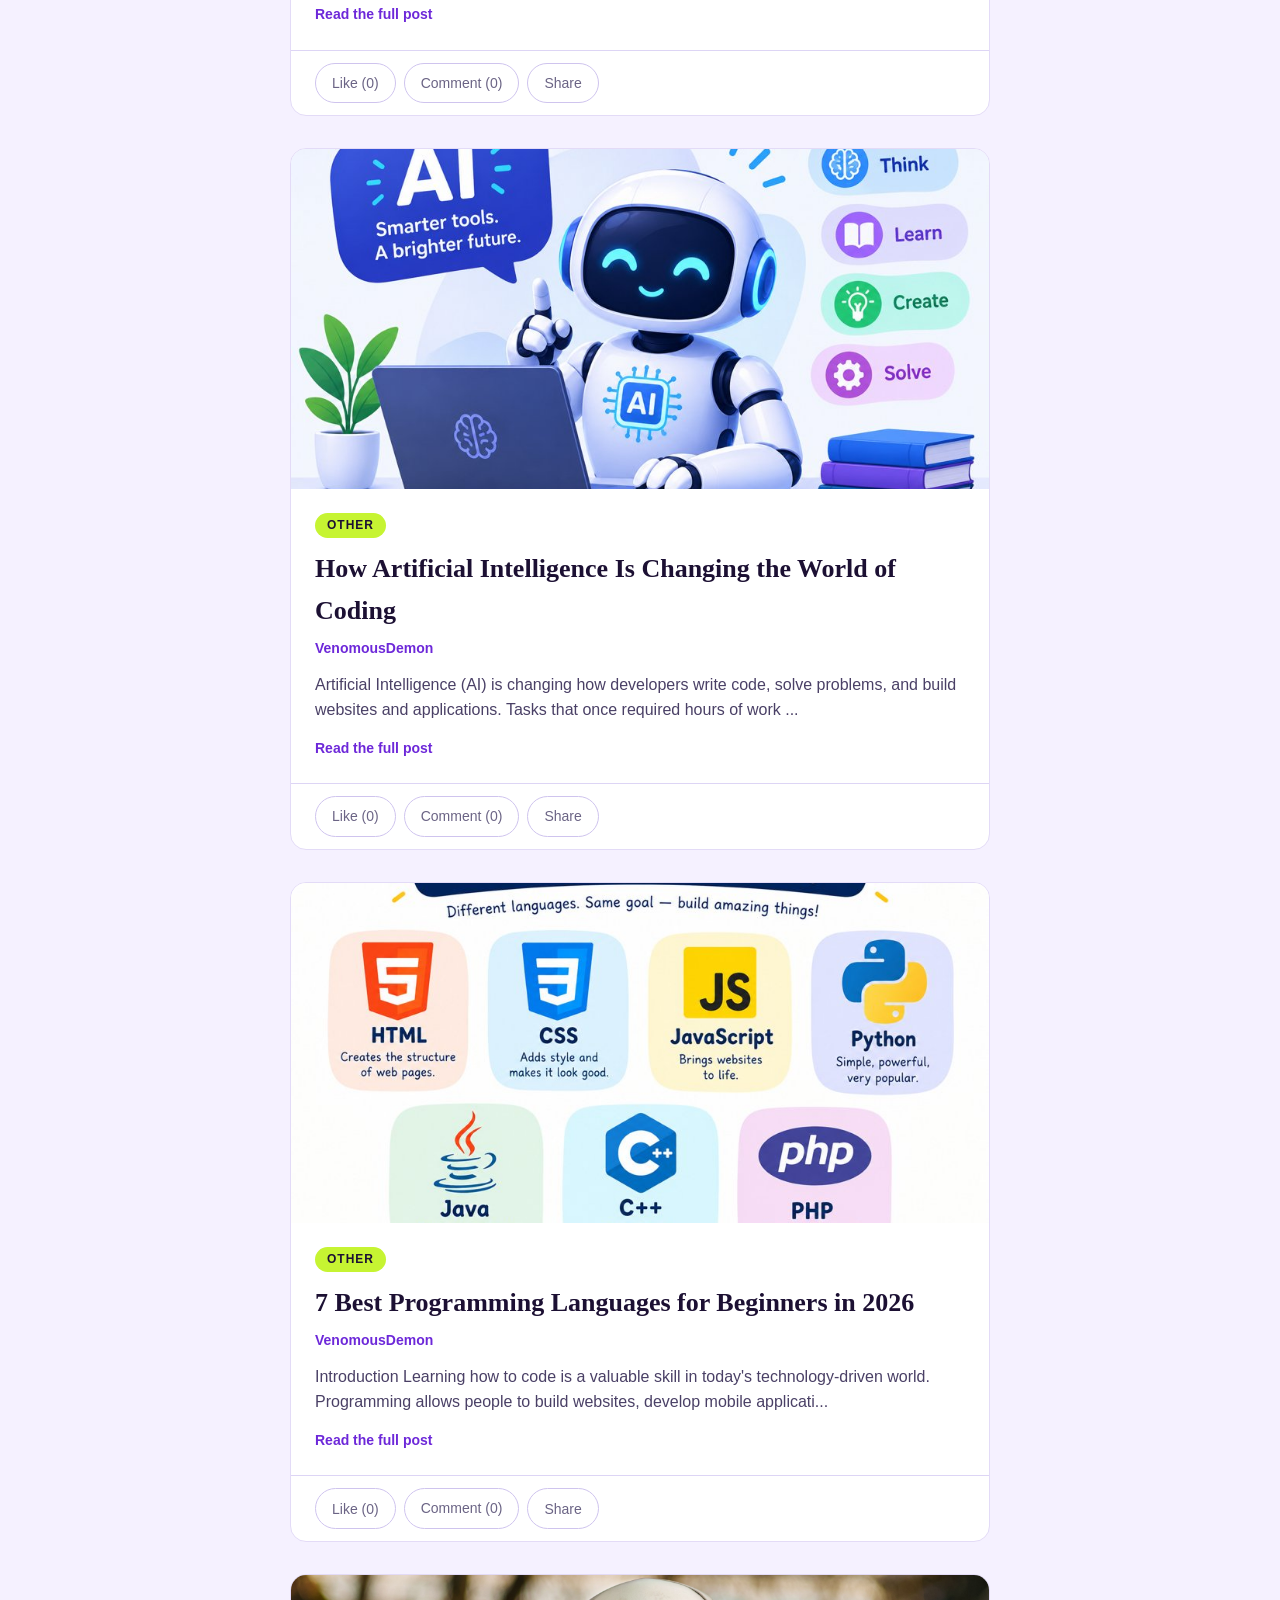
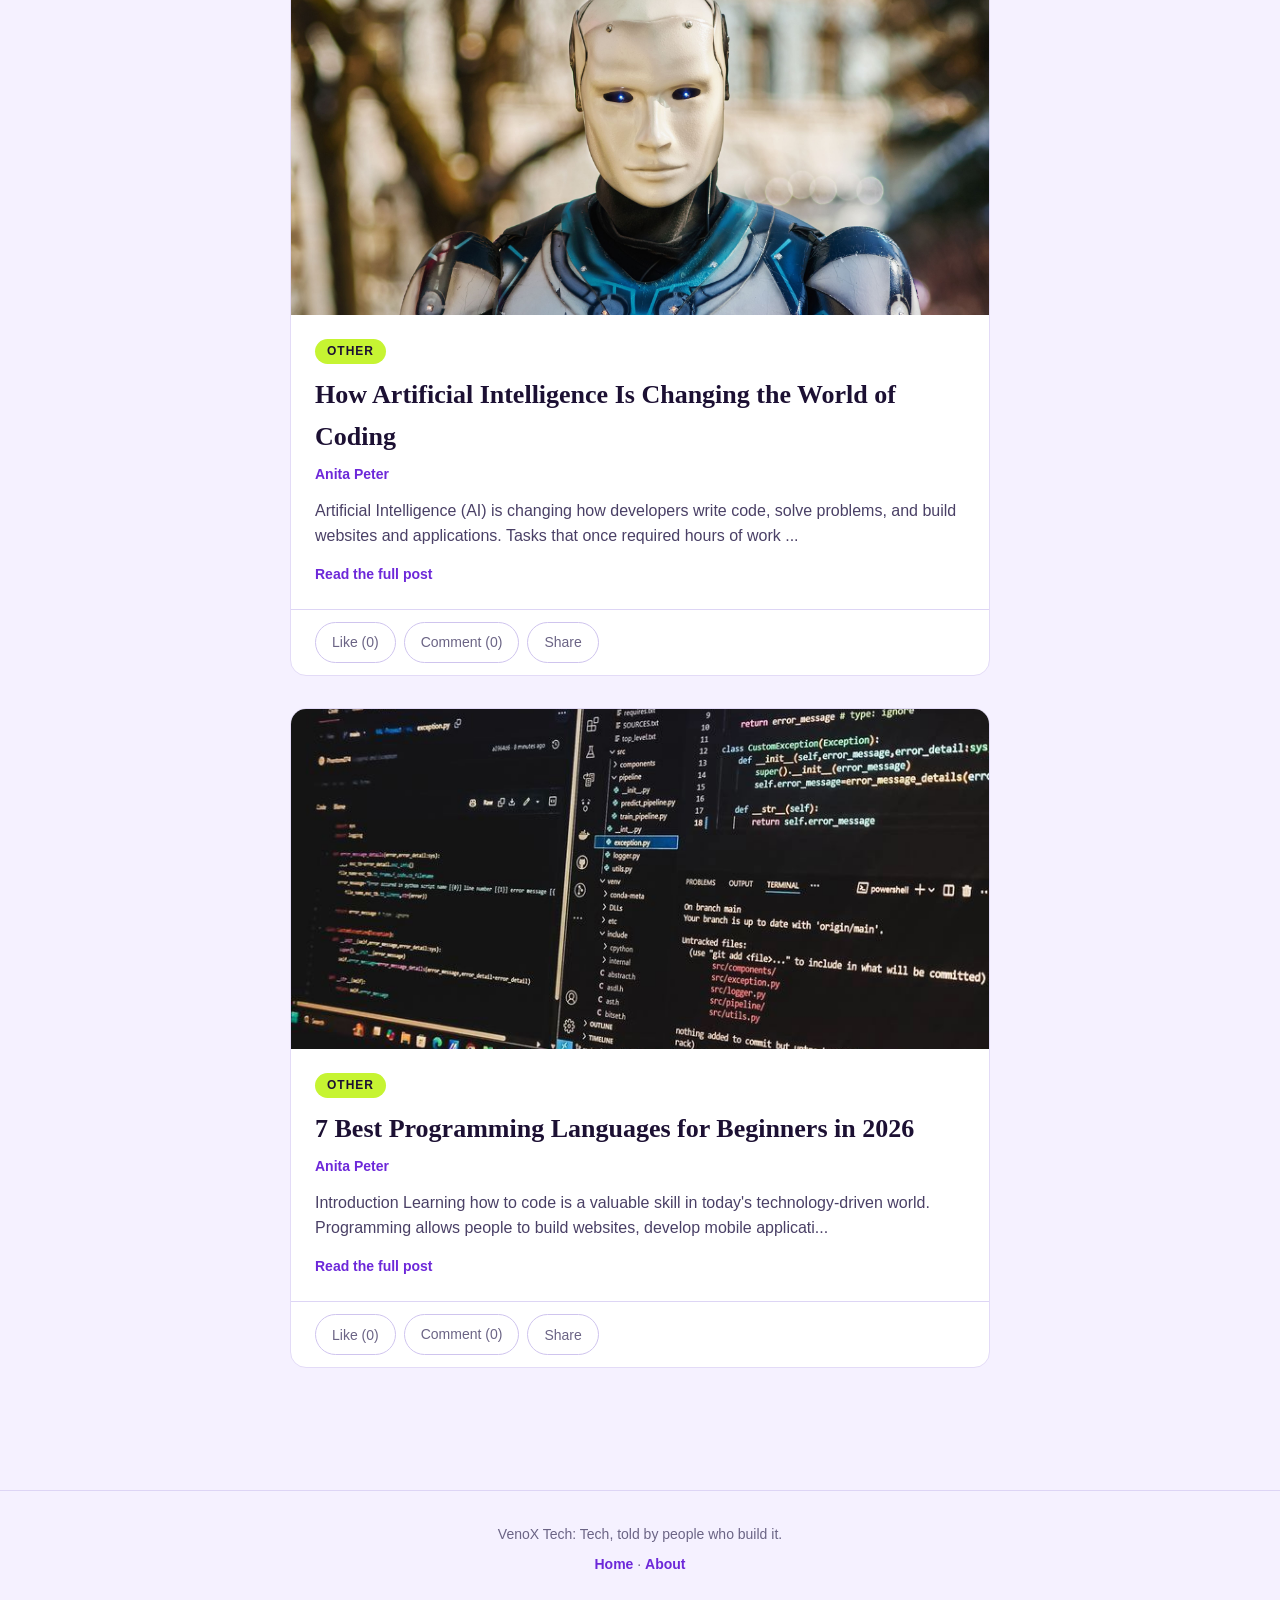
==== commit abd8d2f1: "Add footer and about page" ====
--- a/index.html
+++ b/index.html
@@ -21,7 +21,7 @@
 
     <div id="postList"></div>
     <p id="emptyMessage">No posts yet. Check back soon.</p>
-  </main>
+  </main><footer><p>VenoX Tech: Tech, told by people who build it.</p><p><a href="index.html">Home</a> · <a href="about.html">About</a></p></footer>
 
   <script src="posts.js"></script>
   <script src="storage.js"></script>
--- a/style.css
+++ b/style.css
@@ -481,4 +481,32 @@
   margin: 0;
   border-radius: 8px;
   object-fit: contain;
+}
+
+/* Footer */
+footer {
+  padding: 32px 20px 48px;
+  text-align: center;
+  border-top: 1px solid #ddd5f5;
+  font-size: 14px;
+  color: #6b6485;
+}
+
+footer p {
+  margin: 0 0 8px;
+}
+
+footer a {
+  color: #6d28d9;
+  font-weight: bold;
+  text-decoration: none;
+}
+
+footer a:hover {
+  text-decoration: underline;
+}
+
+/* Lists on the About page */
+main li {
+  margin-bottom: 8px;
 }
